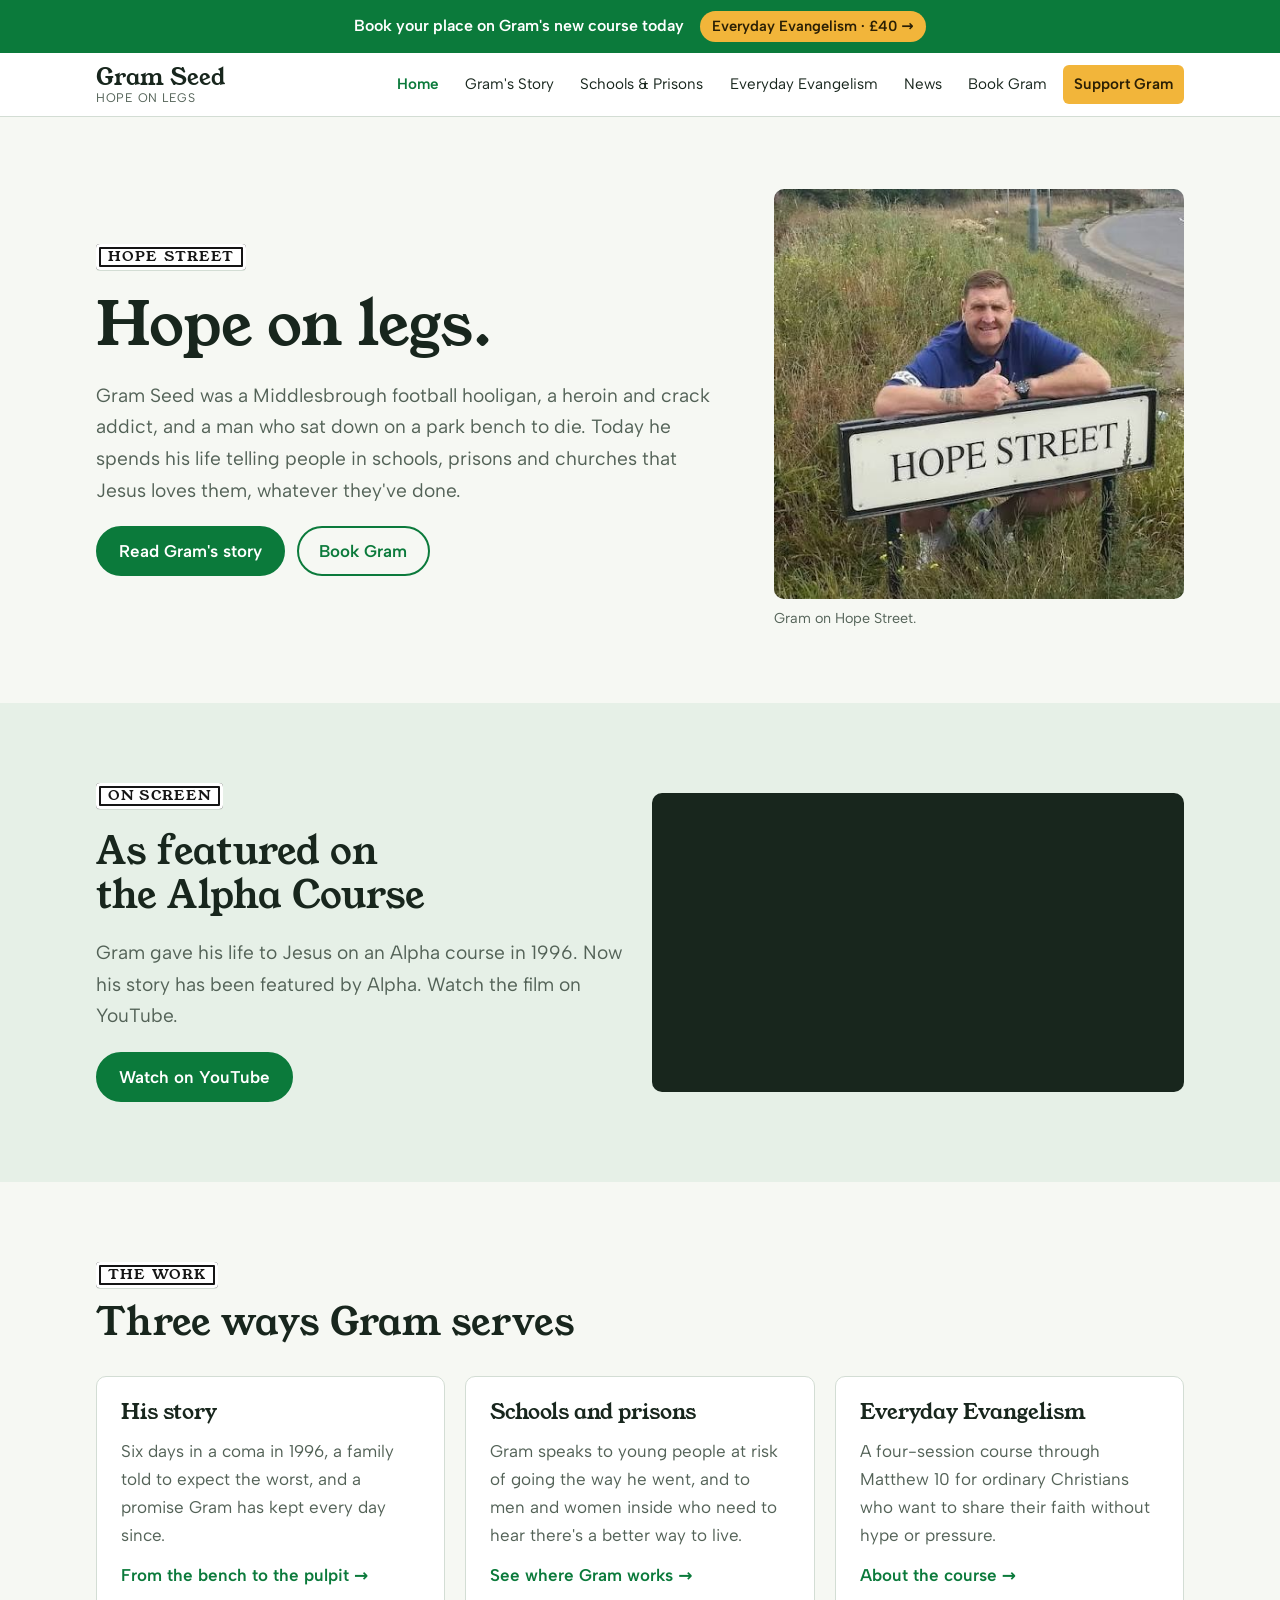
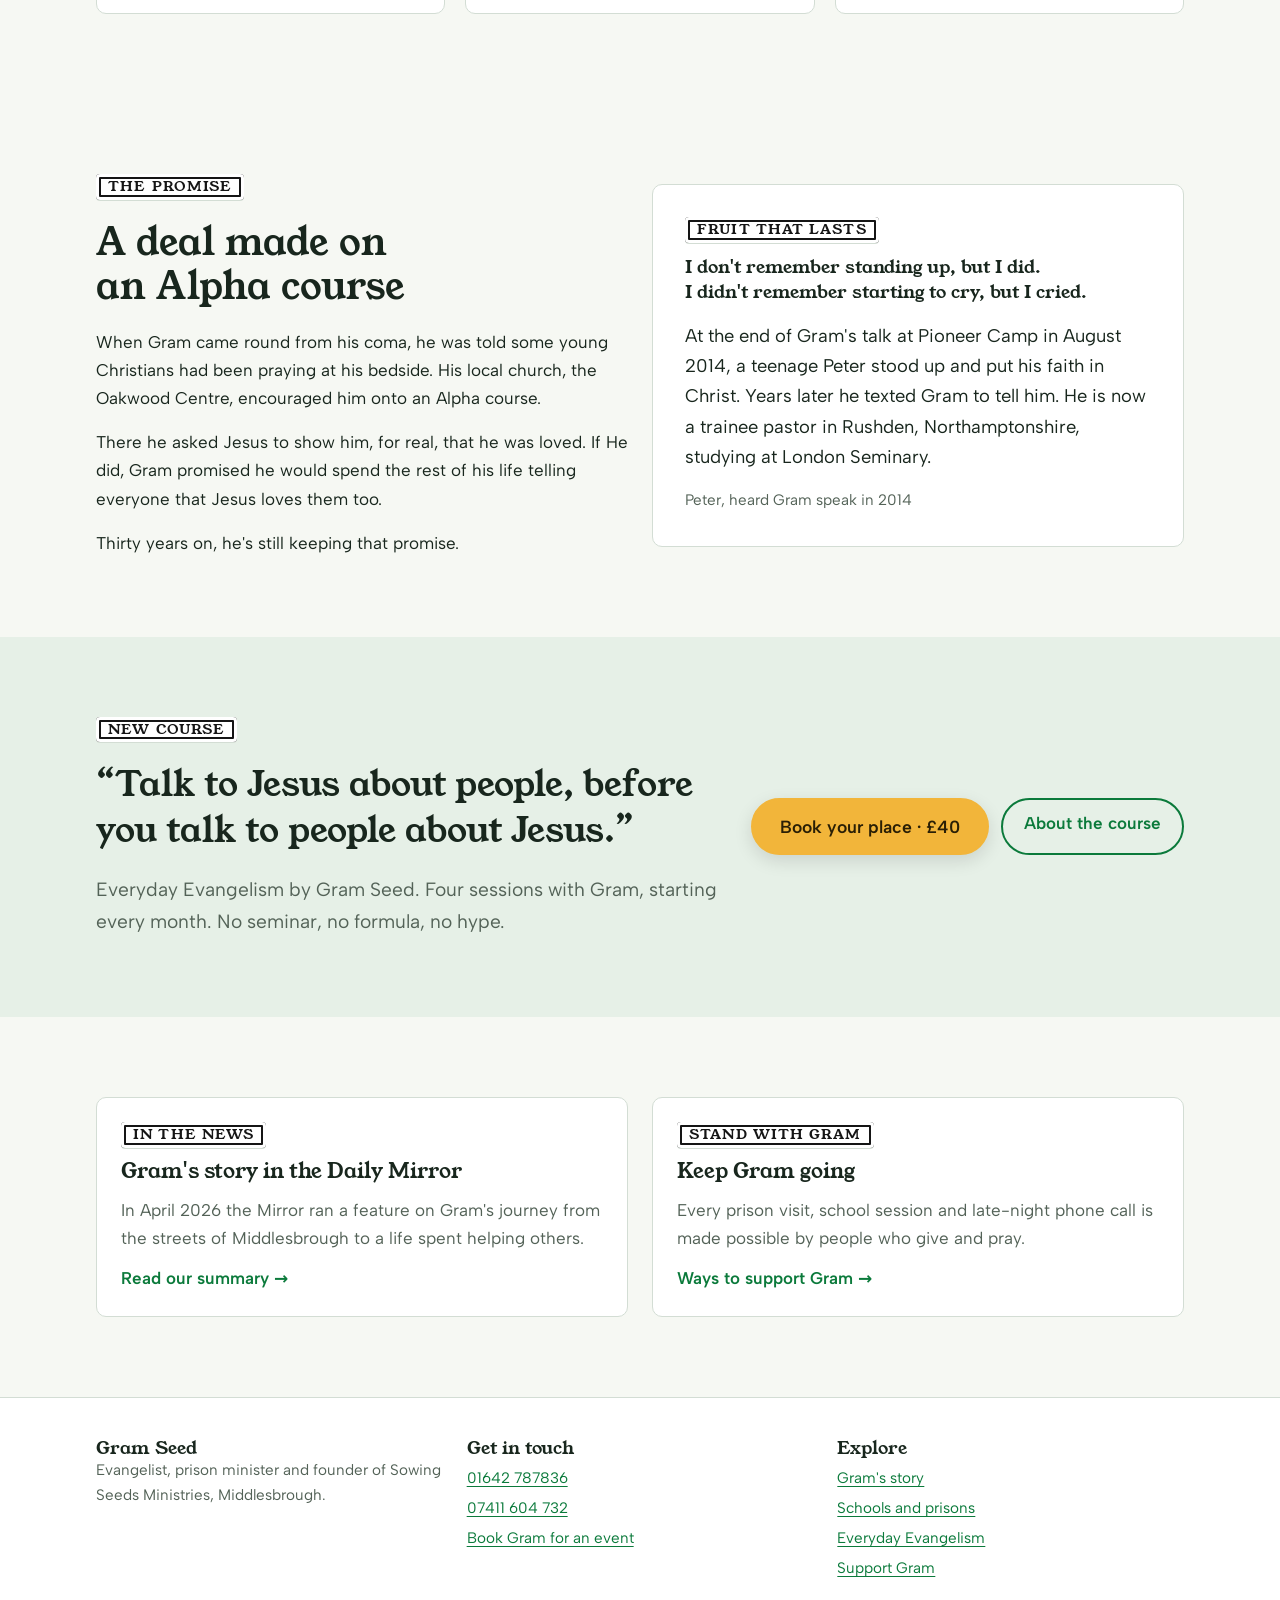
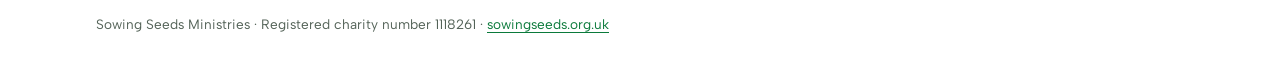
==== index.html @ 20d6b8d0 "Add files via upload" ====
<!doctype html>
<html lang="en-GB">
<head>
<meta charset="utf-8">
<meta name="viewport" content="width=device-width, initial-scale=1, viewport-fit=cover">
<title>Gram Seed</title>
<meta name="description" content="Gram Seed: evangelist, prison minister and founder of Sowing Seeds Ministries. His story, schools and prison work, and the Everyday Evangelism course.">
<link rel="preconnect" href="https://fonts.googleapis.com"><link rel="preconnect" href="https://fonts.gstatic.com" crossorigin><link rel="stylesheet" href="https://fonts.googleapis.com/css2?family=Albert+Sans:wght@400;600;700&family=Young+Serif&display=swap">
<link rel="stylesheet" href="styles.css">
</head>
<body>
<a class="top-banner" href="course.html#book"><span>Book your place on Gram's new course today</span><span class="tb-cta">Everyday Evangelism · £40 →</span></a><header class="site-header">
  <div class="wrap header-row" style="position:relative">
    <a class="brand" href="index.html"><strong>Gram Seed</strong><span>Hope on legs</span></a>
    <nav class="nav-desktop" aria-label="Main"><ul><li><a href="index.html" aria-current="page">Home</a></li><li><a href="story.html">Gram's Story</a></li><li><a href="ministry.html">Schools &amp; Prisons</a></li><li><a href="course.html">Everyday Evangelism</a></li><li><a href="news.html">News</a></li><li><a href="book.html">Book Gram</a></li><li><a class="nav-give" href="donate.html">Support Gram</a></li></ul></nav>
    <details class="nav-mobile"><summary>Menu</summary><nav aria-label="Main (mobile)"><ul><li><a href="index.html" aria-current="page">Home</a></li><li><a href="story.html">Gram's Story</a></li><li><a href="ministry.html">Schools &amp; Prisons</a></li><li><a href="course.html">Everyday Evangelism</a></li><li><a href="news.html">News</a></li><li><a href="book.html">Book Gram</a></li><li><a class="nav-give" href="donate.html">Support Gram</a></li></ul></nav></details>
  </div>
</header>
<main>

<div class="wrap hero">
  <div class="stack">
    <span class="sign">Hope Street</span>
    <h1>Hope on legs.</h1>
    <p class="lead">Gram Seed was a Middlesbrough football hooligan, a heroin and crack addict, and a man who sat down on a park bench to die. Today he spends his life telling people in schools, prisons and churches that Jesus loves them, whatever they've done.</p>
    <div class="actions">
      <a class="btn" href="story.html">Read Gram's story</a>
      <a class="btn ghost" href="book.html">Book Gram</a>
    </div>
  </div>
  <figure>
    <img src="gram-hope-street.jpg" alt="Gram Seed smiling and giving a thumbs up behind a Hope Street road sign" width="447" height="447">
    <figcaption>Gram on Hope Street.</figcaption>
  </figure>
</div>


<section class="section band">
  <div class="wrap grid-2" style="align-items:center">
    <div class="stack">
      <span class="sign">On screen</span>
      <h2>As featured on the Alpha Course</h2>
      <p class="lead">Gram gave his life to Jesus on an Alpha course in 1996. Now his story has been featured by Alpha. Watch the film on YouTube.</p>
      <div class="actions"><a class="btn" href="https://www.youtube.com/watch?v=hd0lIuvcTy0">Watch on YouTube</a></div>
    </div>
    <div class="video-embed">
      <iframe src="https://www.youtube-nocookie.com/embed/hd0lIuvcTy0" title="Gram Seed, as featured on the Alpha Course" loading="lazy" allow="accelerometer; clipboard-write; encrypted-media; gyroscope; picture-in-picture; web-share" referrerpolicy="strict-origin-when-cross-origin" allowfullscreen></iframe>
    </div>
  </div>
</section>
<section class="section">
  <div class="wrap stack" style="gap:2rem">
    <div class="stack" style="gap:.75rem">
      <span class="sign">The work</span>
      <h2>Three ways Gram serves</h2>
    </div>
    <div class="grid-3">
      <article class="card">
        <h3>His story</h3>
        <p class="muted">Six days in a coma in 1996, a family told to expect the worst, and a promise Gram has kept every day since.</p>
        <a class="more" href="story.html">From the bench to the pulpit</a>
      </article>
      <article class="card">
        <h3>Schools and prisons</h3>
        <p class="muted">Gram speaks to young people at risk of going the way he went, and to men and women inside who need to hear there's a better way to live.</p>
        <a class="more" href="ministry.html">See where Gram works</a>
      </article>
      <article class="card">
        <h3>Everyday Evangelism</h3>
        <p class="muted">A four-session course through Matthew 10 for ordinary Christians who want to share their faith without hype or pressure.</p>
        <a class="more" href="course.html">About the course</a>
      </article>
    </div>
  </div>
</section>

<section class="section">
  <div class="wrap grid-2" style="align-items:center">
    <div class="stack">
      <span class="sign">The promise</span>
      <h2>A deal made on an Alpha course</h2>
      <div class="prose">
        <p>When Gram came round from his coma, he was told some young Christians had been praying at his bedside. His local church, the Oakwood Centre, encouraged him onto an Alpha course.</p>
        <p>There he asked Jesus to show him, for real, that he was loved. If He did, Gram promised he would spend the rest of his life telling everyone that Jesus loves them too.</p>
        <p>Thirty years on, he's still keeping that promise.</p>
      </div>
    </div>
    <div class="card" style="padding:2rem">
      <span class="sign">Fruit that lasts</span>
      <blockquote class="testimony">
        <div class="testimony-lines">
          <p>I don't remember standing up, but I did.</p>
          <p>I didn't remember starting to cry, but I cried.</p>
        </div>
        <p>At the end of Gram's talk at Pioneer Camp in August 2014, a teenage Peter stood up and put his faith in Christ. Years later he texted Gram to tell him. He is now a trainee pastor in Rushden, Northamptonshire, studying at London Seminary.</p>
        <footer class="pull-cite">Peter, heard Gram speak in 2014</footer>
      </blockquote>
    </div>
  </div>
</section>

<section class="section band">
  <div class="wrap cta">
    <div class="stack">
      <span class="sign">New course</span>
      <p class="pull">“Talk to Jesus about people, before you talk to people about Jesus.”</p>
      <p class="lead">Everyday Evangelism by Gram Seed. Four sessions with Gram, starting every month. No seminar, no formula, no hype.</p>
    </div>
    <div class="actions"><a class="btn sun big" href="course.html#book">Book your place · £40</a><a class="btn ghost" href="course.html">About the course</a></div>
  </div>
</section>

<section class="section">
  <div class="wrap grid-2">
    <article class="card">
      <span class="sign">In the news</span>
      <h3>Gram's story in the Daily Mirror</h3>
      <p class="muted">In April 2026 the Mirror ran a feature on Gram's journey from the streets of Middlesbrough to a life spent helping others.</p>
      <a class="more" href="news.html">Read our summary</a>
    </article>
    <article class="card">
      <span class="sign">Stand with Gram</span>
      <h3>Keep Gram going</h3>
      <p class="muted">Every prison visit, school session and late-night phone call is made possible by people who give and pray.</p>
      <a class="more" href="donate.html">Ways to support Gram</a>
    </article>
  </div>
</section>

</main>
<footer class="site-footer">
  <div class="wrap">
    <div class="footer-grid">
      <div>
        <h3>Gram Seed</h3>
        <p class="muted">Evangelist, prison minister and founder of Sowing Seeds Ministries, Middlesbrough.</p>
      </div>
      <div>
        <h3>Get in touch</h3>
        <ul>
          <li><a href="tel:01642787836">01642 787836</a></li>
          <li><a href="tel:07411604732">07411 604 732</a></li>
          <li><a href="book.html">Book Gram for an event</a></li>
        </ul>
      </div>
      <div>
        <h3>Explore</h3>
        <ul>
          <li><a href="story.html">Gram's story</a></li>
          <li><a href="ministry.html">Schools and prisons</a></li>
          <li><a href="course.html">Everyday Evangelism</a></li>
          <li><a href="donate.html">Support Gram</a></li>
        </ul>
      </div>
    </div>
    <p class="fineprint">Sowing Seeds Ministries · Registered charity number 1118261 · <a href="https://sowingseeds.org.uk/">sowingseeds.org.uk</a></p>
  </div>
</footer>
</body>
</html>
---- styles.css ----
/* Layout: one calm column (72rem max) with full-bleed tinted bands between sections; street-sign labels echo the Hope Street photo. */
:root {
  --bg: #f6f8f3;
  --surface: #ffffff;
  --band: #e6f0e7;
  --ink: #18261d;
  --muted: #536257;
  --line: #d3ddd4;
  --green: #0b7a3b;
  --green-ink: #ffffff;
  --sun: #f2b53a;
  --sun-ink: #2a1f05;
  --sign-bg: #ffffff;
  --sign-ink: #151515;
  --display: "Young Serif", Georgia, "Times New Roman", serif;
  --body: "Albert Sans", "Segoe UI", system-ui, -apple-system, sans-serif;
  --radius: 10px;
  color-scheme: light;
}
@media (prefers-color-scheme: dark) {
  :root:not([data-theme="light"]) {
    --bg: #0f1712; --surface: #17221b; --band: #1b2b21; --ink: #ecf2ed; --muted: #a6b6ab;
    --line: #2c3d32; --green: #5fcb88; --green-ink: #0b1a10; --sun: #f5c25b; --sun-ink: #231903;
    --sign-bg: #f4f4f0; --sign-ink: #151515; color-scheme: dark;
  }
}
:root[data-theme="dark"] {
  --bg: #0f1712; --surface: #17221b; --band: #1b2b21; --ink: #ecf2ed; --muted: #a6b6ab;
  --line: #2c3d32; --green: #5fcb88; --green-ink: #0b1a10; --sun: #f5c25b; --sun-ink: #231903;
  --sign-bg: #f4f4f0; --sign-ink: #151515; color-scheme: dark;
}

*, *::before, *::after { box-sizing: border-box; }
html { -webkit-text-size-adjust: 100%; }
body {
  margin: 0; background: var(--bg); color: var(--ink);
  font-family: var(--body); font-size: 1.0625rem; line-height: 1.65;
}
img { max-width: 100%; height: auto; display: block; }
[hidden] { display: none !important; }
a { color: var(--green); text-underline-offset: 3px; }
a:focus-visible, button:focus-visible, summary:focus-visible { outline: 3px solid var(--sun); outline-offset: 3px; border-radius: 4px; }

h1, h2, h3 { font-family: var(--display); font-weight: 400; line-height: 1.15; text-wrap: balance; margin: 0; }
h1 { font-size: clamp(2.3rem, 6vw, 3.8rem); }
h2 { font-size: clamp(1.7rem, 3.6vw, 2.4rem); }
h3 { font-size: 1.3rem; }
p { margin: 0; }
.prose { max-width: 65ch; display: grid; gap: 1rem; }
.lead { font-size: 1.2rem; color: var(--muted); max-width: 60ch; }
.muted { color: var(--muted); }

.wrap { max-width: 72rem; margin-inline: auto; padding-inline: clamp(16px, 4vw, 32px); }
.section { padding-block: clamp(3rem, 7vw, 5rem); }
.band { background: var(--band); }
.stack { display: grid; gap: 1.25rem; }

/* Street sign label */
.sign {
  display: inline-block; justify-self: start; background: var(--sign-bg); color: var(--sign-ink);
  font-family: var(--display); text-transform: uppercase; letter-spacing: .08em; font-size: .85rem;
  padding: .3em .9em; border-radius: 4px; line-height: 1.3;
  box-shadow: inset 0 0 0 3px var(--sign-bg), inset 0 0 0 5px var(--sign-ink), 0 1px 0 var(--line);
}

/* Header */
.site-header {
  position: sticky; top: env(safe-area-inset-top, 0px); z-index: 10;
  background: var(--surface); border-bottom: 1px solid var(--line);
}
.header-row { display: flex; align-items: center; justify-content: space-between; gap: 1rem; padding-block: .75rem; }
.brand { text-decoration: none; color: var(--ink); display: grid; line-height: 1.1; }
.brand strong { font-family: var(--display); font-weight: 400; font-size: 1.45rem; }
.brand span { font-size: .78rem; color: var(--muted); letter-spacing: .06em; text-transform: uppercase; }
.nav-desktop ul { display: flex; gap: .25rem; list-style: none; margin: 0; padding: 0; flex-wrap: wrap; align-items: center; }
.nav-desktop a, .nav-mobile a {
  display: block; text-decoration: none; color: var(--ink); padding: .45rem .7rem; border-radius: 6px; font-size: .95rem;
}
.nav-desktop a:hover, .nav-mobile a:hover { background: var(--band); }
.nav-desktop a[aria-current="page"], .nav-mobile a[aria-current="page"] { color: var(--green); font-weight: 600; }
.nav-desktop a.nav-give, .nav-mobile a.nav-give { background: var(--sun); color: var(--sun-ink); font-weight: 600; }
.nav-mobile { display: none; }
.nav-mobile summary { list-style: none; cursor: pointer; padding: .45rem .9rem; border: 1px solid var(--line); border-radius: 6px; font-weight: 600; }
.nav-mobile summary::-webkit-details-marker { display: none; }
.nav-mobile ul { list-style: none; margin: 0; padding: .5rem; position: absolute; right: 16px; top: 100%; background: var(--surface); border: 1px solid var(--line); border-radius: var(--radius); min-width: 14rem; box-shadow: 0 10px 30px rgb(0 0 0 / .12); }
@media (max-width: 900px) {
  .nav-desktop { display: none; }
  .nav-mobile { display: block; }
}

/* Buttons */
.actions { display: flex; flex-wrap: wrap; gap: .75rem; }
.btn {
  display: inline-block; text-decoration: none; font-weight: 600; padding: .8rem 1.3rem; border-radius: 999px;
  background: var(--green); color: var(--green-ink); border: 2px solid var(--green); line-height: 1.2;
}
.btn:hover { filter: brightness(1.08); }
.btn.ghost { background: transparent; color: var(--green); }
.btn.sun { background: var(--sun); border-color: var(--sun); color: var(--sun-ink); }

/* Hero */
.hero { display: grid; grid-template-columns: 1.2fr .8fr; gap: clamp(2rem, 5vw, 4rem); align-items: center; padding-block: clamp(2.5rem, 6vw, 4.5rem); }
.hero > * { min-width: 0; }
.hero figure { margin: 0; display: grid; gap: .5rem; }
.hero img { border-radius: var(--radius); width: 100%; aspect-ratio: 1; object-fit: cover; }
.hero figcaption { font-size: .9rem; color: var(--muted); }
.page-hero { padding-block: clamp(2.5rem, 6vw, 4rem) clamp(1.5rem, 4vw, 2.5rem); display: grid; gap: 1rem; }
@media (max-width: 760px) { .hero { grid-template-columns: 1fr; } .hero figure { max-width: 26rem; } }

/* Cards */
.grid-3 { display: grid; grid-template-columns: repeat(auto-fit, minmax(16rem, 1fr)); gap: 1.25rem; }
.grid-2 { display: grid; grid-template-columns: repeat(auto-fit, minmax(20rem, 1fr)); gap: 1.5rem; }
.grid-2 > *, .grid-3 > * { min-width: 0; }
.card {
  background: var(--surface); border: 1px solid var(--line); border-radius: var(--radius);
  padding: 1.5rem; display: grid; gap: .75rem; align-content: start;
}
.card a.more { font-weight: 600; text-decoration: none; }
.card a.more::after { content: " →"; }

/* Quotes */
.pull { font-family: var(--display); font-size: clamp(1.5rem, 3.4vw, 2.2rem); line-height: 1.3; max-width: 30ch; text-wrap: balance; margin: 0; }
.pull-cite { color: var(--muted); font-size: .95rem; }
blockquote.testimony { margin: 0; display: grid; gap: 1rem; max-width: 60ch; }
blockquote.testimony p { font-size: 1.15rem; }
.testimony-lines p { font-family: var(--display); font-size: clamp(1.3rem, 2.6vw, 1.7rem); line-height: 1.35; }

/* Timeline */
.timeline { list-style: none; margin: 0; padding: 0; display: grid; gap: 0; max-width: 52rem; }
.timeline li { display: grid; grid-template-columns: 8.5rem 1fr; gap: 1.5rem; padding-block: 1.4rem; border-top: 1px solid var(--line); }
.timeline li > * { min-width: 0; }
.timeline .when { font-family: var(--display); color: var(--green); font-size: 1.15rem; font-variant-numeric: tabular-nums; }
.timeline h3 { margin-bottom: .35rem; }
.timeline li.turn { background: var(--band); border-radius: var(--radius); border-top-color: transparent; padding-inline: 1rem; margin-inline: -1rem; }
@media (max-width: 600px) { .timeline li { grid-template-columns: 1fr; gap: .25rem; } }

/* Sessions */
.sessions { list-style: none; margin: 0; padding: 0; display: grid; gap: 1.25rem; counter-reset: s; }
.session { display: grid; grid-template-columns: 4rem 1fr; gap: 1.25rem; background: var(--surface); border: 1px solid var(--line); border-radius: var(--radius); padding: 1.5rem; }
.session > * { min-width: 0; }
.session .num { font-family: var(--display); font-size: 2.6rem; color: var(--green); line-height: 1; }
.session .ref { font-size: .85rem; letter-spacing: .06em; text-transform: uppercase; color: var(--muted); }
.session ul { margin: .5rem 0 0; padding-left: 1.2rem; display: grid; gap: .25rem; }
.session .practice { margin-top: .75rem; padding: .75rem 1rem; background: var(--band); border-radius: 8px; font-size: .97rem; }
@media (max-width: 560px) { .session { grid-template-columns: 1fr; gap: .5rem; } }

.tools { list-style: none; margin: 0; padding: 0; display: grid; grid-template-columns: repeat(auto-fit, minmax(13rem, 1fr)); gap: 1rem; }
.tools li { background: var(--surface); border: 1px solid var(--line); border-radius: var(--radius); padding: 1.1rem 1.25rem; display: grid; gap: .35rem; align-content: start; }
.tools strong { font-family: var(--display); font-weight: 400; font-size: 1.15rem; }

/* Lists */
.ticks { list-style: none; padding: 0; margin: 0; display: grid; gap: .6rem; }
.ticks li { padding-left: 1.6rem; position: relative; }
.ticks li::before { content: ""; position: absolute; left: 0; top: .6em; width: .65rem; height: .65rem; border-radius: 50%; background: var(--green); }

/* Contact + placeholders */
.phone { font-family: var(--display); font-size: 1.6rem; font-variant-numeric: tabular-nums; user-select: all; color: var(--ink); text-decoration: none; }
.details { display: grid; grid-template-columns: max-content 1fr; gap: .4rem 1.25rem; margin: 0; }
.details dt { color: var(--muted); }
.details dd { margin: 0; font-variant-numeric: tabular-nums; }
.todo { background: var(--sun); color: var(--sun-ink); padding: .05rem .45rem; border-radius: 4px; font-size: .9rem; font-weight: 600; }
.note { font-size: .92rem; color: var(--muted); }

/* CTA band */
.cta { display: grid; grid-template-columns: 1fr auto; gap: 1.5rem; align-items: center; }
.cta > * { min-width: 0; }
@media (max-width: 700px) { .cta { grid-template-columns: 1fr; } }

/* Article */
.article { max-width: 65ch; display: grid; gap: 1.1rem; }
.article h2 { font-size: 1.6rem; margin-top: 1rem; }
.credit { border-left: 3px solid var(--green); padding: .25rem 0 .25rem 1rem; color: var(--muted); font-size: .97rem; }

/* Footer */
.site-footer { background: var(--surface); border-top: 1px solid var(--line); padding-block: 2.5rem; font-size: .95rem; }
.footer-grid { display: grid; grid-template-columns: repeat(auto-fit, minmax(14rem, 1fr)); gap: 1.5rem; }
.footer-grid ul { list-style: none; padding: 0; margin: .5rem 0 0; display: grid; gap: .3rem; }
.footer-grid h3 { font-size: 1.1rem; }
.fineprint { margin-top: 2rem; color: var(--muted); font-size: .85rem; }

@media (prefers-reduced-motion: no-preference) {
  .hero > * { animation: rise .6s ease-out both; }
  .hero figure { animation-delay: .12s; }
  @keyframes rise { from { transform: translateY(10px); } to { transform: none; } }
}

/* Course booking */
.btn.big { font-size: 1.1rem; padding: 1rem 1.7rem; box-shadow: 0 6px 18px rgb(0 0 0 / .12); }
.price-row { display: flex; flex-wrap: wrap; align-items: center; gap: .75rem 1.25rem; }
.price { font-family: var(--display); font-size: 3rem; line-height: 1; color: var(--ink); font-variant-numeric: tabular-nums; }
.price span { font-family: var(--body); font-size: 1rem; color: var(--muted); }
.steps { margin: 0; padding-left: 1.3rem; display: grid; gap: .5rem; max-width: 60ch; }

/* Top banner */
.top-banner {
  display: flex; flex-wrap: wrap; justify-content: center; align-items: center; gap: .25rem 1rem;
  background: var(--green); color: var(--green-ink); text-decoration: none; text-align: center;
  padding: .7rem 16px; font-weight: 600; font-size: 1rem;
}
.top-banner .tb-cta { background: var(--sun); color: var(--sun-ink); padding: .2rem .75rem; border-radius: 999px; font-size: .92rem; }
.top-banner:hover .tb-cta { filter: brightness(1.06); }

/* Video card */
.video-card { position: relative; display: block; border-radius: var(--radius); overflow: hidden; aspect-ratio: 16 / 9; max-width: 100%; background: var(--ink); text-decoration: none; }
.video-card img { width: 100%; height: 100%; object-fit: cover; opacity: .9; transition: opacity .2s; }
.video-card:hover img { opacity: 1; }
.video-play { position: absolute; left: 50%; top: 50%; width: 4.5rem; height: 4.5rem; margin: -2.25rem 0 0 -2.25rem; border-radius: 50%; background: var(--sun); box-shadow: 0 8px 24px rgb(0 0 0 / .35); }
.video-play::after { content: ""; position: absolute; left: 55%; top: 50%; transform: translate(-50%, -50%); border-style: solid; border-width: .8rem 0 .8rem 1.3rem; border-color: transparent transparent transparent var(--sun-ink); }
.video-label { position: absolute; left: 0; right: 0; bottom: 0; padding: .7rem 1rem; color: #fff; background: linear-gradient(transparent, rgb(0 0 0 / .7)); font-weight: 600; font-size: .95rem; }

/* YouTube embed (download version) */
.video-embed { position: relative; aspect-ratio: 16 / 9; max-width: 100%; border-radius: var(--radius); overflow: hidden; background: var(--ink); }
.video-embed iframe { position: absolute; inset: 0; width: 100%; height: 100%; border: 0; }
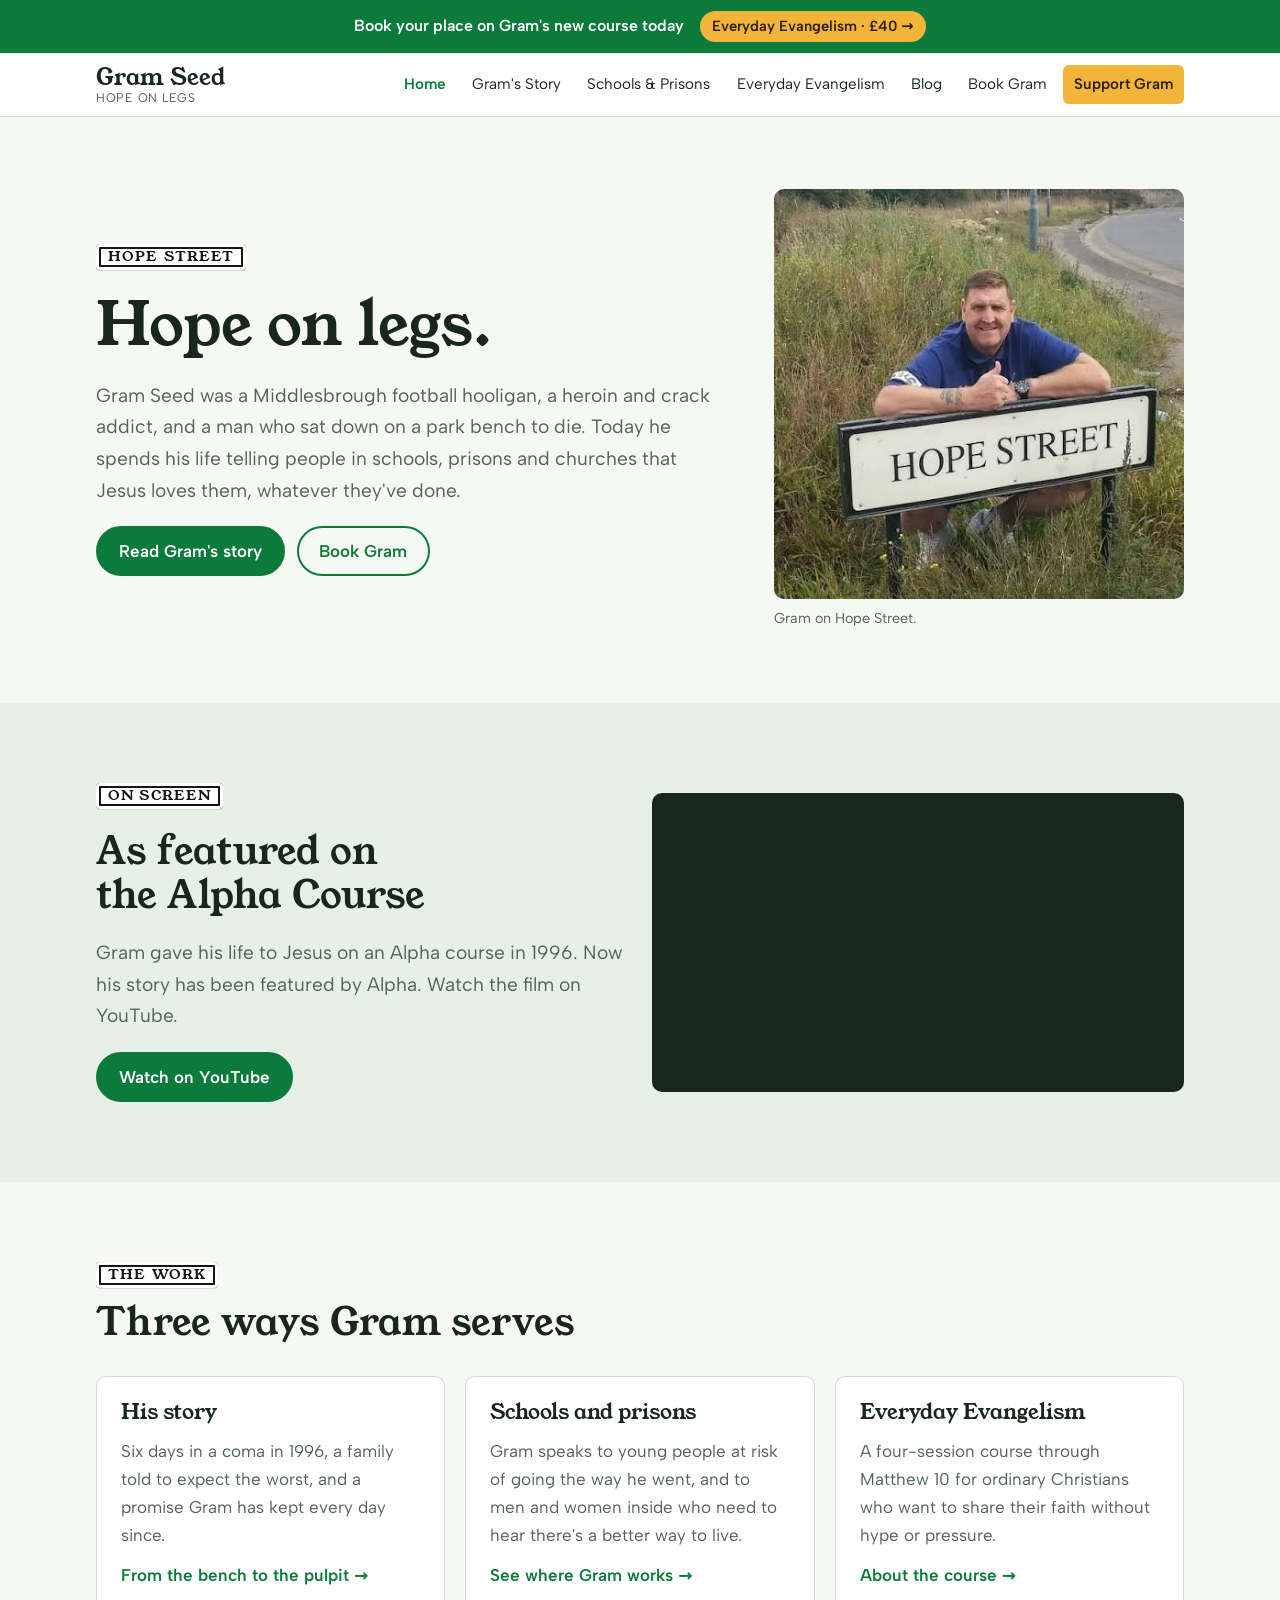
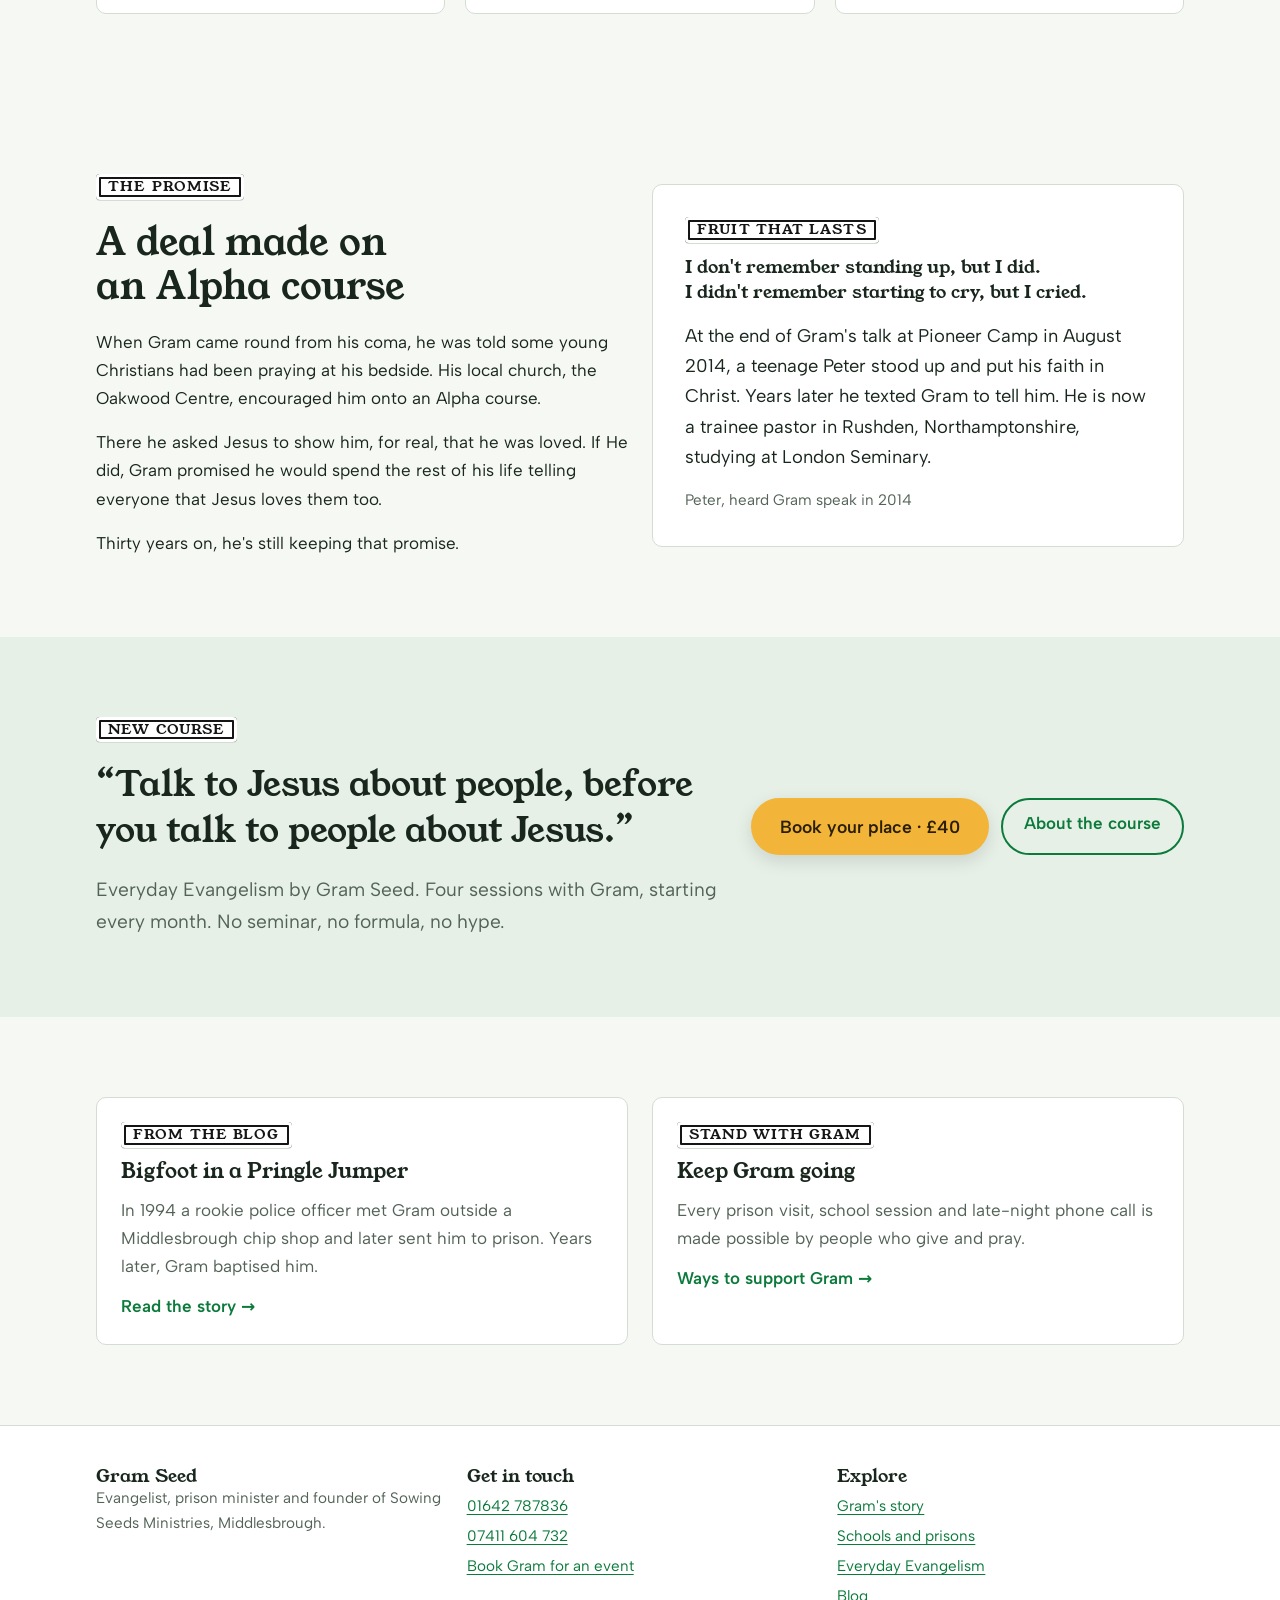
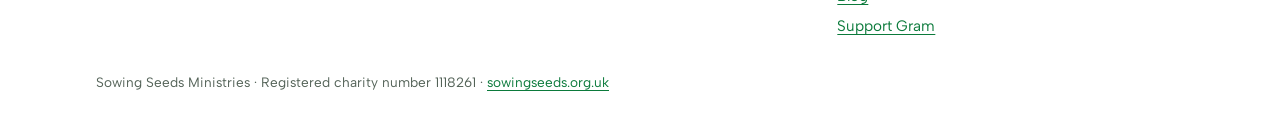
==== commit 3cfff152: "Add files via upload" ====
--- a/index.html
+++ b/index.html
@@ -12,8 +12,8 @@
 <a class="top-banner" href="course.html#book"><span>Book your place on Gram's new course today</span><span class="tb-cta">Everyday Evangelism · £40 →</span></a><header class="site-header">
   <div class="wrap header-row" style="position:relative">
     <a class="brand" href="index.html"><strong>Gram Seed</strong><span>Hope on legs</span></a>
-    <nav class="nav-desktop" aria-label="Main"><ul><li><a href="index.html" aria-current="page">Home</a></li><li><a href="story.html">Gram's Story</a></li><li><a href="ministry.html">Schools &amp; Prisons</a></li><li><a href="course.html">Everyday Evangelism</a></li><li><a href="news.html">News</a></li><li><a href="book.html">Book Gram</a></li><li><a class="nav-give" href="donate.html">Support Gram</a></li></ul></nav>
-    <details class="nav-mobile"><summary>Menu</summary><nav aria-label="Main (mobile)"><ul><li><a href="index.html" aria-current="page">Home</a></li><li><a href="story.html">Gram's Story</a></li><li><a href="ministry.html">Schools &amp; Prisons</a></li><li><a href="course.html">Everyday Evangelism</a></li><li><a href="news.html">News</a></li><li><a href="book.html">Book Gram</a></li><li><a class="nav-give" href="donate.html">Support Gram</a></li></ul></nav></details>
+    <nav class="nav-desktop" aria-label="Main"><ul><li><a href="index.html" aria-current="page">Home</a></li><li><a href="story.html">Gram's Story</a></li><li><a href="ministry.html">Schools &amp; Prisons</a></li><li><a href="course.html">Everyday Evangelism</a></li><li><a href="blog.html">Blog</a></li><li><a href="book.html">Book Gram</a></li><li><a class="nav-give" href="donate.html">Support Gram</a></li></ul></nav>
+    <details class="nav-mobile"><summary>Menu</summary><nav aria-label="Main (mobile)"><ul><li><a href="index.html" aria-current="page">Home</a></li><li><a href="story.html">Gram's Story</a></li><li><a href="ministry.html">Schools &amp; Prisons</a></li><li><a href="course.html">Everyday Evangelism</a></li><li><a href="blog.html">Blog</a></li><li><a href="book.html">Book Gram</a></li><li><a class="nav-give" href="donate.html">Support Gram</a></li></ul></nav></details>
   </div>
 </header>
 <main>
@@ -113,10 +113,10 @@
 <section class="section">
   <div class="wrap grid-2">
     <article class="card">
-      <span class="sign">In the news</span>
-      <h3>Gram's story in the Daily Mirror</h3>
-      <p class="muted">In April 2026 the Mirror ran a feature on Gram's journey from the streets of Middlesbrough to a life spent helping others.</p>
-      <a class="more" href="news.html">Read our summary</a>
+      <span class="sign">From the blog</span>
+      <h3>Bigfoot in a Pringle Jumper</h3>
+      <p class="muted">In 1994 a rookie police officer met Gram outside a Middlesbrough chip shop and later sent him to prison. Years later, Gram baptised him.</p>
+      <a class="more" href="blog-bigfoot-in-a-pringle-jumper.html">Read the story</a>
     </article>
     <article class="card">
       <span class="sign">Stand with Gram</span>
@@ -149,6 +149,7 @@
           <li><a href="story.html">Gram's story</a></li>
           <li><a href="ministry.html">Schools and prisons</a></li>
           <li><a href="course.html">Everyday Evangelism</a></li>
+          <li><a href="blog.html">Blog</a></li>
           <li><a href="donate.html">Support Gram</a></li>
         </ul>
       </div>
--- a/styles.css
+++ b/styles.css
@@ -208,6 +208,25 @@
 .video-play::after { content: ""; position: absolute; left: 55%; top: 50%; transform: translate(-50%, -50%); border-style: solid; border-width: .8rem 0 .8rem 1.3rem; border-color: transparent transparent transparent var(--sun-ink); }
 .video-label { position: absolute; left: 0; right: 0; bottom: 0; padding: .7rem 1rem; color: #fff; background: linear-gradient(transparent, rgb(0 0 0 / .7)); font-weight: 600; font-size: .95rem; }
 
+/* Blog */
+.post-list { display: grid; gap: 1.25rem; max-width: 52rem; }
+.post-card { background: var(--surface); border: 1px solid var(--line); border-radius: var(--radius); padding: 1.75rem; display: grid; gap: .7rem; }
+.post-card h2 { font-size: clamp(1.5rem, 3vw, 2rem); }
+.post-card h2 a { color: var(--ink); text-decoration: none; }
+.post-card h2 a:hover { color: var(--green); }
+.post-card a.more { font-weight: 600; text-decoration: none; }
+.post-card a.more::after { content: " →"; }
+.post-meta { display: flex; flex-wrap: wrap; align-items: center; gap: .5rem 1rem; color: var(--muted); font-size: .92rem; }
+.post-by { font-size: .92rem; color: var(--muted); font-style: italic; }
+.post-hero { max-width: 52rem; }
+.back { font-weight: 600; text-decoration: none; font-size: .95rem; }
+.byline { color: var(--muted); font-size: .95rem; border-top: 1px solid var(--line); padding-top: .9rem; }
+.article { font-size: 1.1rem; }
+.article h2 { margin-top: 1.5rem; }
+.dropcap::first-letter { font-family: var(--display); float: left; font-size: 3.6em; line-height: .85; padding: .08em .1em 0 0; color: var(--green); }
+.article-pull { margin: .75rem 0; padding: 1.25rem 1.5rem; background: var(--band); border-radius: var(--radius); }
+.article-pull p { font-family: var(--display); font-size: clamp(1.3rem, 2.8vw, 1.7rem); line-height: 1.35; }
+
 /* YouTube embed (download version) */
 .video-embed { position: relative; aspect-ratio: 16 / 9; max-width: 100%; border-radius: var(--radius); overflow: hidden; background: var(--ink); }
 .video-embed iframe { position: absolute; inset: 0; width: 100%; height: 100%; border: 0; }
